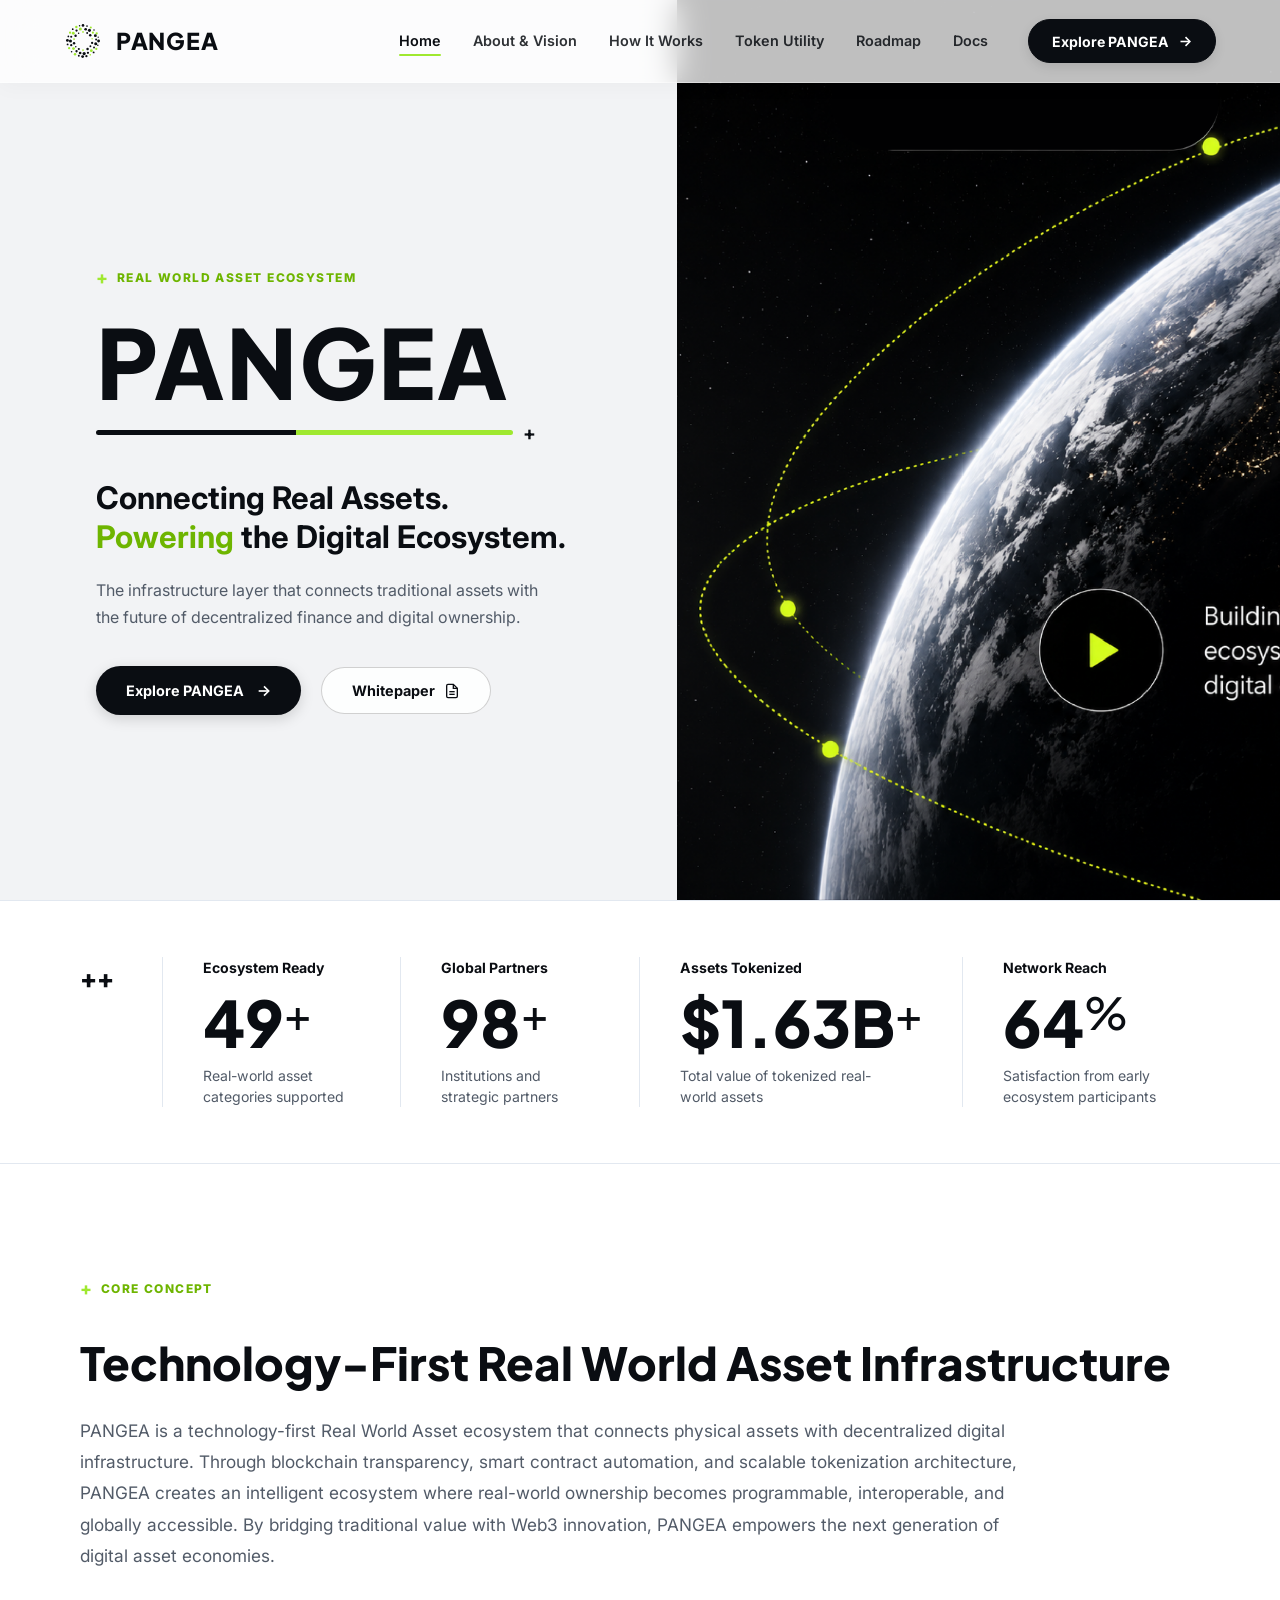
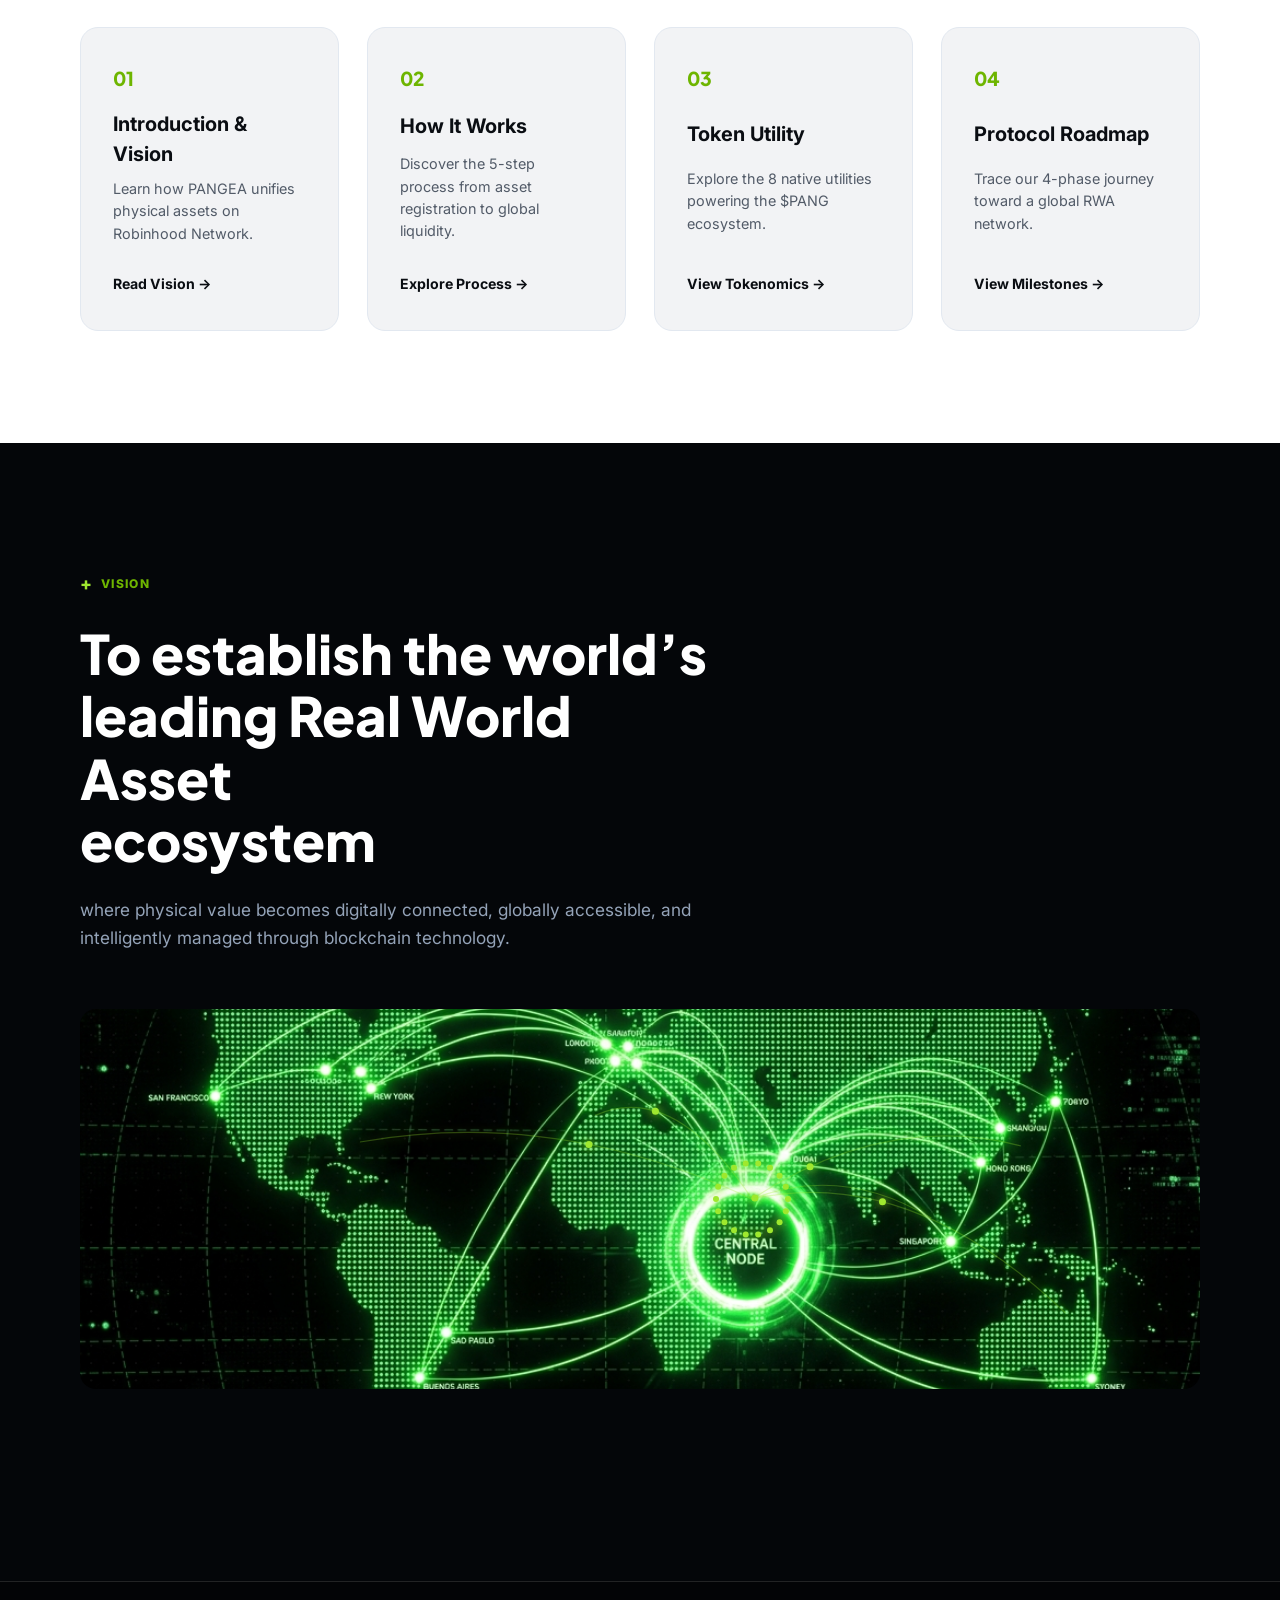
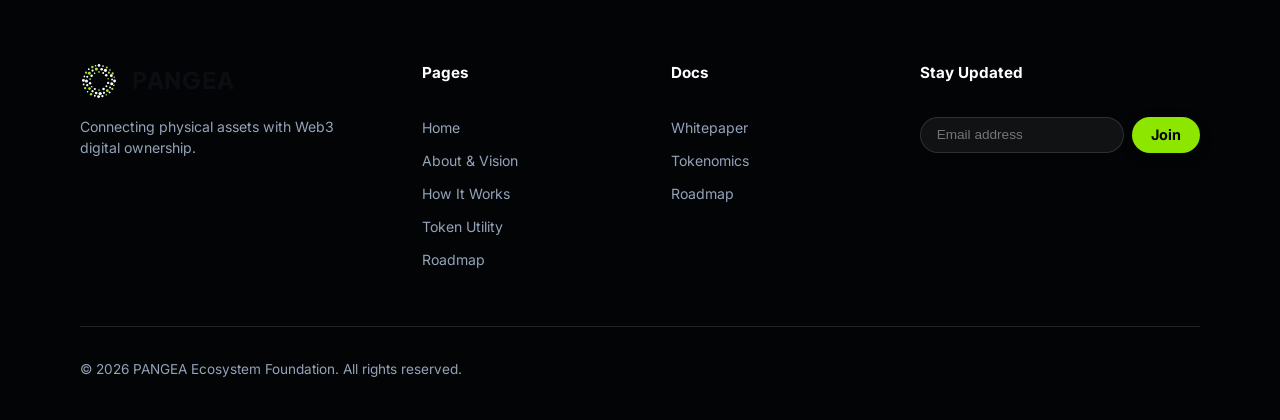
==== index.html @ b2e546ba "Add files via upload" ====
<!DOCTYPE html>
<html lang="en">

<head>
  <meta charset="UTF-8">
  <meta name="viewport" content="width=device-width, initial-scale=1.0">
  <title>PANGEA | Real World Asset Ecosystem</title>
  <meta name="description"
    content="PANGEA - Connecting Real Assets. Powering the Digital Ecosystem. The infrastructure layer that connects traditional assets with decentralized finance.">

  <link rel="icon" type="image/svg+xml" href="logo.svg">
  <link rel="preconnect" href="https://fonts.googleapis.com">
  <link rel="preconnect" href="https://fonts.gstatic.com" crossorigin>
  <link
    href="https://fonts.googleapis.com/css2?family=Inter:wght@300;400;500;600;700;800&family=Plus+Jakarta+Sans:wght@400;500;600;700;800&family=Space+Grotesk:wght@500;700&display=swap"
    rel="stylesheet">
  <link rel="stylesheet" href="style.css">
</head>

<body>

  <!-- Navigation Bar -->
  <nav class="navbar" id="navbar">
    <div class="nav-container">
      <a href="index.html" class="nav-brand">
        <div class="brand-logo-icon">
          <img src="logo.svg" alt="PANGEA Logo" class="brand-logo-img" width="38" height="38">
        </div>
        <span class="brand-text">PANGEA</span>
      </a>

      <div class="nav-right-wrap">
        <div class="nav-menu" id="navMenu">
          <a href="index.html" class="nav-link active">Home</a>
          <a href="about.html" class="nav-link">About & Vision</a>
          <a href="how-it-works.html" class="nav-link">How It Works</a>
          <a href="token.html" class="nav-link">Token Utility</a>
          <a href="roadmap.html" class="nav-link">Roadmap</a>
          <a href="#whitepaper" class="nav-link open-whitepaper-modal">Docs</a>
        </div>

        <a href="how-it-works.html" class="btn-nav-explore">
          <span>Explore PANGEA</span>
          <svg viewBox="0 0 24 24" width="15" height="15" fill="none" stroke="currentColor" stroke-width="2.5">
            <line x1="4" y1="12" x2="18" y2="12"></line>
            <polyline points="12 5 19 12 12 19"></polyline>
          </svg>
        </a>

        <button class="mobile-toggle" id="mobileToggle" aria-label="Toggle Navigation">
          <span></span><span></span><span></span>
        </button>
      </div>
    </div>
  </nav>

  <!-- Hero Section -->
  <section class="hero-section" id="hero">
    <div class="hero-left">
      <div class="hero-content">
        <div class="badge-tag">
          <span class="plus-icon">+</span>
          <span class="badge-text">REAL WORLD ASSET ECOSYSTEM</span>
        </div>

        <h1 class="hero-title">PANGEA</h1>

        <div class="title-bar-container">
          <div class="title-bar-track">
            <div class="title-bar-black"></div>
            <div class="title-bar-green"></div>
          </div>
          <span class="title-bar-plus">+</span>
        </div>

        <h2 class="hero-subtitle">
          Connecting Real Assets.<br>
          <span class="highlight-green">Powering</span> the Digital Ecosystem.
        </h2>

        <p class="hero-description">
          The infrastructure layer that connects traditional assets with the future of decentralized finance and digital
          ownership.
        </p>

        <div class="hero-cta-group">
          <a href="how-it-works.html" class="btn-hero-dark">
            <span>Explore PANGEA</span>
            <svg viewBox="0 0 24 24" width="16" height="16" fill="none" stroke="currentColor" stroke-width="2.5">
              <line x1="4" y1="12" x2="18" y2="12"></line>
              <polyline points="12 5 19 12 12 19"></polyline>
            </svg>
          </a>
          <button class="btn-hero-whitepaper open-whitepaper-modal">
            <span>Whitepaper</span>
            <svg viewBox="0 0 24 24" width="16" height="16" fill="none" stroke="currentColor" stroke-width="2">
              <path d="M14 2H6a2 2 0 0 0-2 2v16a2 2 0 0 0 2 2h12a2 2 0 0 0 2-2V8z"></path>
              <polyline points="14 2 14 8 20 8"></polyline>
              <line x1="16" y1="13" x2="8" y2="13"></line>
              <line x1="16" y1="17" x2="8" y2="17"></line>
            </svg>
          </button>
        </div>
      </div>
    </div>

    <div class="hero-right">
      <img src="hero-globe.png" alt="PANGEA Earth Globe" class="hero-globe-img">
    </div>
  </section>

  <!-- Metrics / Stats Bar -->
  <section class="stats-section">
    <div class="stats-container">
      <div class="stats-prefix">++</div>
      <div class="stat-col">
        <div class="stat-header">Ecosystem Ready</div>
        <div class="stat-number"><span class="counter" data-target="75">0</span><span class="stat-plus">+</span></div>
        <div class="stat-sub">Real-world asset categories supported</div>
      </div>
      <div class="stat-col">
        <div class="stat-header">Global Partners</div>
        <div class="stat-number"><span class="counter" data-target="150">0</span><span class="stat-plus">+</span></div>
        <div class="stat-sub">Institutions and strategic partners</div>
      </div>
      <div class="stat-col">
        <div class="stat-header">Assets Tokenized</div>
        <div class="stat-number">$<span class="counter-decimal" data-target="2.48">0.00</span>B<span
            class="stat-plus">+</span></div>
        <div class="stat-sub">Total value of tokenized real-world assets</div>
      </div>
      <div class="stat-col">
        <div class="stat-header">Network Reach</div>
        <div class="stat-number"><span class="counter" data-target="98">0</span><span class="stat-percent">%</span>
        </div>
        <div class="stat-sub">Satisfaction from early ecosystem participants</div>
      </div>
    </div>
  </section>

  <!-- Core Concept Section -->
  <section class="core-concept-section">
    <div class="core-container">
      <div class="badge-tag">
        <span class="plus-icon">+</span>
        <span class="badge-text">CORE CONCEPT</span>
      </div>
      <h2 class="core-heading">Technology-First Real World Asset Infrastructure</h2>
      <p class="core-paragraph">
        PANGEA is a technology-first Real World Asset ecosystem that connects physical assets with decentralized digital
        infrastructure. Through blockchain transparency, smart contract automation, and scalable tokenization
        architecture, PANGEA creates an intelligent ecosystem where real-world ownership becomes programmable,
        interoperable, and globally accessible. By bridging traditional value with Web3 innovation, PANGEA empowers the
        next generation of digital asset economies.
      </p>

      <div class="core-cards-grid">
        <a href="about.html" class="core-card">
          <div class="c-card-num">01</div>
          <h3>Introduction & Vision</h3>
          <p>Learn how PANGEA unifies physical assets on Robinhood Network.</p>
          <span class="c-card-link">Read Vision &rarr;</span>
        </a>

        <a href="how-it-works.html" class="core-card">
          <div class="c-card-num">02</div>
          <h3>How It Works</h3>
          <p>Discover the 5-step process from asset registration to global liquidity.</p>
          <span class="c-card-link">Explore Process &rarr;</span>
        </a>

        <a href="token.html" class="core-card">
          <div class="c-card-num">03</div>
          <h3>Token Utility</h3>
          <p>Explore the 8 native utilities powering the $PANG ecosystem.</p>
          <span class="c-card-link">View Tokenomics &rarr;</span>
        </a>

        <a href="roadmap.html" class="core-card">
          <div class="c-card-num">04</div>
          <h3>Protocol Roadmap</h3>
          <p>Trace our 4-phase journey toward a global RWA network.</p>
          <span class="c-card-link">View Milestones &rarr;</span>
        </a>
      </div>
    </div>
  </section>

  <!-- Vision / Global Network Section -->
  <section class="vision-section" id="vision">
    <div class="vision-container">
      <div class="vision-top">
        <div class="badge-tag">
          <span class="plus-icon">+</span>
          <span class="badge-text">VISION</span>
        </div>
        <h2 class="vision-title">
          To establish the world’s<br>
          leading Real World Asset<br>
          ecosystem
        </h2>
        <p class="vision-subtitle">
          where physical value becomes digitally connected, globally accessible, and intelligently managed through
          blockchain technology.
        </p>
      </div>

      <div class="vision-map-container">
        <img src="world-map.png" alt="PANGEA Global Network Map" class="vision-map-img">
        <canvas id="worldMapCanvas"></canvas>
      </div>
    </div>
  </section>

  <!-- Footer -->
  <footer class="footer">
    <div class="footer-container">
      <div class="footer-grid">
        <div>
          <div class="nav-brand">
            <img src="logo-white.svg" alt="PANGEA Logo White" class="brand-logo-img" width="34" height="34">
            <span class="brand-text white-txt">PANGEA</span>
          </div>
          <p class="f-about">Connecting physical assets with Web3 digital ownership.</p>
        </div>
        <div class="f-col">
          <h4>Pages</h4>
          <a href="index.html">Home</a>
          <a href="about.html">About & Vision</a>
          <a href="how-it-works.html">How It Works</a>
          <a href="token.html">Token Utility</a>
          <a href="roadmap.html">Roadmap</a>
        </div>
        <div class="f-col">
          <h4>Docs</h4>
          <a href="#" class="open-whitepaper-modal">Whitepaper</a>
          <a href="token.html">Tokenomics</a>
          <a href="roadmap.html">Roadmap</a>
        </div>
        <div class="f-col">
          <h4>Stay Updated</h4>
          <form id="newsletterForm" class="n-form">
            <input type="email" placeholder="Email address" required class="n-input">
            <button type="submit" class="btn-hero-dark"
              style="padding:0.6rem 1.2rem; background:#8CE600; color:#000;">Join</button>
          </form>
        </div>
      </div>
      <div class="f-bottom">
        <p>&copy; 2026 PANGEA Ecosystem Foundation. All rights reserved.</p>
      </div>
    </div>
  </footer>

  <!-- Whitepaper Modal -->
  <div class="modal-overlay" id="whitepaperModal">
    <div class="modal-card">
      <div class="m-head">
        <h3>PANGEA Architecture Whitepaper v2.4</h3>
        <button class="m-close" id="closeWhitepaperModal">&times;</button>
      </div>
      <div class="m-body">
        <h4>1. Abstract & Vision</h4>
        <p>PANGEA is designed to unify traditional illiquid physical assets into a high-throughput, legally compliant
          digital asset standard. By abstracting smart contract complexity behind intuitive institutional APIs, PANGEA
          unlocks billions in global collateral.</p>
      </div>
      <div class="m-foot">
        <button class="btn-hero-dark" id="downloadPdfBtn">Download PDF</button>
        <button class="btn-hero-whitepaper" id="closeWpBtn">Close</button>
      </div>
    </div>
  </div>

  <div class="toast-container" id="toastContainer"></div>
  <script src="app.js"></script>
</body>

</html>
---- style.css ----
/* ==========================================================================
   PANGEA REAL WORLD ASSET ECOSYSTEM - POLISHED STYLESHEET
   ========================================================================== */

:root {
  --bg-light: #F2F3F5;
  --bg-white: #FFFFFF;
  --bg-dark-space: #06090E;
  --bg-dark-vision: #040609;
  --bg-dark-card: #0A0D12;
  
  --accent-lime: #9FE82F;
  --accent-green-bright: #8CE600;
  
  --text-black: #0A0D12;
  --text-muted: #525B68;
  --text-white: #FFFFFF;
  --text-white-muted: #94A3B8;
  
  --border-light: #E2E8F0;
  --border-dark: rgba(255, 255, 255, 0.12);
  --border-lime: rgba(159, 232, 47, 0.4);

  --font-main: 'Inter', 'Plus Jakarta Sans', -apple-system, sans-serif;
  --font-heading: 'Plus Jakarta Sans', 'Inter', sans-serif;
  
  --transition-fast: 0.2s cubic-bezier(0.16, 1, 0.3, 1);
  --transition-smooth: 0.35s cubic-bezier(0.16, 1, 0.3, 1);
}

*, *::before, *::after {
  box-sizing: border-box;
  margin: 0;
  padding: 0;
}

html {
  scroll-behavior: smooth;
  font-family: var(--font-main);
  background-color: var(--bg-light);
  color: var(--text-black);
  -webkit-font-smoothing: antialiased;
  -moz-osx-font-smoothing: grayscale;
}

body {
  overflow-x: hidden;
  width: 100%;
  line-height: 1.5;
}

a {
  color: inherit;
  text-decoration: none;
}

button {
  font-family: inherit;
  cursor: pointer;
  border: none;
  background: none;
}

/* ==========================================================================
   NAVIGATION BAR
   ========================================================================== */
.navbar {
  position: fixed;
  top: 0;
  left: 0;
  width: 100%;
  z-index: 1000;
  padding: 1.2rem 4rem;
  background: rgba(255, 255, 255, 0.75);
  backdrop-filter: blur(16px);
  -webkit-backdrop-filter: blur(16px);
  border-bottom: 1px solid rgba(255, 255, 255, 0.4);
  box-shadow: 0 4px 20px rgba(0, 0, 0, 0.03);
  transition: var(--transition-smooth);
}

.navbar.scrolled {
  background: rgba(255, 255, 255, 0.90);
  backdrop-filter: blur(20px);
  -webkit-backdrop-filter: blur(20px);
  padding: 0.9rem 4rem;
  border-bottom: 1px solid var(--border-light);
  box-shadow: 0 4px 25px rgba(0, 0, 0, 0.06);
}

.nav-container {
  max-width: 1440px;
  margin: 0 auto;
  display: flex;
  align-items: center;
  justify-content: space-between;
}

.nav-brand {
  display: flex;
  align-items: center;
  gap: 0.85rem;
  font-family: var(--font-heading);
  font-weight: 800;
  font-size: 1.45rem;
  letter-spacing: 0.04em;
  color: var(--text-black);
}

.brand-logo-icon {
  display: flex;
  align-items: center;
  justify-content: center;
}

.brand-logo-img {
  width: 38px;
  height: 38px;
  transition: var(--transition-smooth);
}

.nav-brand:hover .brand-logo-img {
  transform: rotate(45deg) scale(1.08);
}

.nav-right-wrap {
  display: flex;
  align-items: center;
  gap: 2.5rem;
}

.nav-menu {
  display: flex;
  align-items: center;
  gap: 2rem;
}

.nav-link {
  font-size: 0.9rem;
  font-weight: 600;
  color: var(--text-black);
  opacity: 0.85;
  transition: var(--transition-fast);
  position: relative;
}

.nav-link:hover, .nav-link.active {
  color: var(--text-black) !important;
  opacity: 1;
}

.nav-link.active::after {
  content: '';
  position: absolute;
  bottom: -4px;
  left: 0;
  width: 100%;
  height: 2px;
  background-color: var(--accent-lime);
  border-radius: 2px;
}

.btn-nav-explore {
  display: inline-flex;
  align-items: center;
  gap: 0.55rem;
  font-size: 0.88rem;
  font-weight: 700;
  padding: 0.65rem 1.4rem;
  border-radius: 9999px;
  background-color: var(--text-black);
  color: var(--text-white);
  border: 1px solid var(--text-black);
  transition: var(--transition-fast);
  box-shadow: 0 4px 12px rgba(0, 0, 0, 0.1);
}

.btn-nav-explore:hover {
  background-color: #1F2937;
  transform: translateY(-1px);
  box-shadow: 0 6px 18px rgba(0, 0, 0, 0.15);
}

.mobile-toggle {
  display: none;
  flex-direction: column;
  gap: 5px;
  cursor: pointer;
}

.mobile-toggle span {
  width: 24px;
  height: 2px;
  background-color: var(--text-black);
}

/* ==========================================================================
   HERO SECTION
   ========================================================================== */
.hero-section {
  display: flex;
  min-height: 100vh;
  width: 100%;
  position: relative;
  background-color: var(--bg-light);
  overflow: hidden;
}

.hero-left {
  flex: 1;
  padding: 9.5rem 3.5rem 4.5rem 6rem;
  display: flex;
  align-items: center;
  z-index: 2;
}

.hero-content {
  max-width: 560px;
}

.badge-tag {
  display: inline-flex;
  align-items: center;
  gap: 0.45rem;
  font-size: 0.75rem;
  font-weight: 800;
  letter-spacing: 0.12em;
  color: #6EB500;
  text-transform: uppercase;
  margin-bottom: 1.5rem;
}

.plus-icon {
  font-size: 1.1rem;
  font-weight: 800;
  color: var(--accent-lime);
}

.hero-title {
  font-family: var(--font-heading);
  font-size: 6rem;
  font-weight: 800;
  letter-spacing: 0.02em;
  line-height: 0.95;
  color: var(--text-black);
  margin-bottom: 0.75rem;
}

.title-bar-container {
  display: flex;
  align-items: center;
  gap: 0.6rem;
  margin-bottom: 2rem;
  max-width: 440px;
}

.title-bar-track {
  flex: 1;
  height: 5px;
  display: flex;
  border-radius: 99px;
  overflow: hidden;
}

.title-bar-black {
  width: 48%;
  height: 100%;
  background-color: var(--text-black);
}

.title-bar-green {
  width: 52%;
  height: 100%;
  background-color: var(--accent-lime);
}

.title-bar-plus {
  font-size: 1.2rem;
  font-weight: 700;
  color: var(--text-black);
}

.hero-subtitle {
  font-size: 1.95rem;
  font-weight: 700;
  line-height: 1.25;
  color: var(--text-black);
  margin-bottom: 1.25rem;
}

.highlight-green {
  color: #6EB500;
}

.hero-description {
  font-size: 1rem;
  line-height: 1.65;
  color: var(--text-muted);
  margin-bottom: 2.25rem;
  max-width: 460px;
}

.hero-cta-group {
  display: flex;
  align-items: center;
  gap: 1.25rem;
}

.btn-hero-dark {
  display: inline-flex;
  align-items: center;
  gap: 0.75rem;
  background-color: var(--text-black);
  color: var(--text-white);
  padding: 0.85rem 1.85rem;
  border-radius: 9999px;
  font-size: 0.9rem;
  font-weight: 700;
  transition: var(--transition-fast);
  box-shadow: 0 4px 14px rgba(0, 0, 0, 0.15);
}

.btn-hero-dark:hover {
  background-color: #1F2937;
  transform: translateY(-2px);
  box-shadow: 0 8px 22px rgba(0, 0, 0, 0.22);
}

.btn-hero-whitepaper {
  display: inline-flex;
  align-items: center;
  gap: 0.6rem;
  background-color: rgba(255, 255, 255, 0.85);
  color: var(--text-black);
  border: 1px solid rgba(0, 0, 0, 0.18);
  padding: 0.85rem 1.85rem;
  border-radius: 9999px;
  font-size: 0.9rem;
  font-weight: 700;
  transition: var(--transition-fast);
}

.btn-hero-whitepaper:hover {
  background-color: #FFFFFF;
  border-color: var(--text-black);
  transform: translateY(-2px);
}

.hero-right {
  flex: 1.15;
  background-color: #06090E;
  position: relative;
  display: flex;
  align-items: center;
  justify-content: center;
  overflow: hidden;
}

.hero-globe-img {
  width: 100%;
  height: 100%;
  object-fit: cover;
  object-position: center;
}

/* ==========================================================================
   STATS SECTION
   ========================================================================== */
.stats-section {
  background-color: var(--bg-white);
  border-top: 1px solid var(--border-light);
  border-bottom: 1px solid var(--border-light);
  padding: 3.5rem 5rem;
}

.stats-container {
  max-width: 1400px;
  margin: 0 auto;
  display: flex;
  align-items: flex-start;
}

.stats-prefix {
  font-size: 1.6rem;
  font-weight: 800;
  color: var(--text-black);
  margin-right: 3rem;
  padding-top: 0.2rem;
}

.stat-col {
  flex: 1;
  padding: 0 2.5rem;
  border-left: 1px solid var(--border-light);
}

.stat-header {
  font-size: 0.88rem;
  font-weight: 700;
  color: var(--text-black);
  margin-bottom: 0.75rem;
}

.stat-number {
  font-family: var(--font-heading);
  font-size: 4rem;
  font-weight: 800;
  line-height: 1;
  color: var(--text-black);
  margin-bottom: 0.75rem;
}

.stat-plus, .stat-percent {
  font-size: 2.75rem;
  font-weight: 500;
  vertical-align: top;
}

.stat-sub {
  font-size: 0.88rem;
  color: var(--text-muted);
  line-height: 1.45;
  max-width: 220px;
}

/* ==========================================================================
   CORE CONCEPT SECTION
   ========================================================================== */
.core-concept-section {
  padding: 7rem 5rem;
  background-color: var(--bg-white);
}

.core-container {
  max-width: 1200px;
  margin: 0 auto;
}

.core-heading {
  font-family: var(--font-heading);
  font-size: 2.85rem;
  font-weight: 800;
  line-height: 1.25;
  margin-top: 0.5rem;
  margin-bottom: 1.5rem;
}

.core-paragraph {
  font-size: 1.08rem;
  line-height: 1.8;
  color: var(--text-muted);
  max-width: 960px;
  margin-bottom: 3.5rem;
}

.core-cards-grid {
  display: grid;
  grid-template-columns: repeat(4, 1fr);
  gap: 1.75rem;
}

.core-card {
  background: var(--bg-light);
  border: 1px solid var(--border-light);
  border-radius: 18px;
  padding: 2.25rem 2rem;
  display: flex;
  flex-direction: column;
  justify-content: space-between;
  transition: var(--transition-smooth);
}

.core-card:hover {
  transform: translateY(-5px);
  border-color: var(--text-black);
  box-shadow: 0 14px 35px rgba(0, 0, 0, 0.07);
}

.c-card-num {
  font-family: var(--font-heading);
  font-size: 1.2rem;
  font-weight: 800;
  color: #6EB500;
  margin-bottom: 1rem;
}

.core-card h3 {
  font-size: 1.25rem;
  font-weight: 700;
  margin-bottom: 0.6rem;
  color: var(--text-black);
}

.core-card p {
  font-size: 0.9rem;
  color: var(--text-muted);
  line-height: 1.55;
  margin-bottom: 1.75rem;
}

.c-card-link {
  font-size: 0.88rem;
  font-weight: 700;
  color: var(--text-black);
  display: inline-flex;
  align-items: center;
  gap: 0.4rem;
}

.core-card:hover .c-card-link {
  color: #6EB500;
}

/* ==========================================================================
   VISION & GLOBAL NETWORK MAP
   ========================================================================== */
.vision-section {
  background-color: var(--bg-dark-vision);
  color: var(--text-white);
  padding: 8rem 5rem;
  position: relative;
  overflow: hidden;
}

.vision-container {
  max-width: 1340px;
  margin: 0 auto;
}

.vision-top {
  max-width: 650px;
  margin-bottom: 3.5rem;
}

.vision-title {
  font-family: var(--font-heading);
  font-size: 3.4rem;
  font-weight: 800;
  line-height: 1.15;
  color: var(--text-white);
  margin-bottom: 1.5rem;
}

.vision-subtitle {
  font-size: 1.08rem;
  color: var(--text-white-muted);
  line-height: 1.65;
}

.vision-map-container {
  width: 100%;
  height: 380px;
  position: relative;
  margin-bottom: 4rem;
  border-radius: 16px;
  overflow: hidden;
}

.vision-map-img {
  width: 100%;
  height: 100%;
  object-fit: cover;
  position: absolute;
  inset: 0;
  z-index: 1;
}

#worldMapCanvas {
  width: 100%;
  height: 100%;
  position: absolute;
  inset: 0;
  z-index: 2;
  pointer-events: none;
}

/* ==========================================================================
   MULTI-PAGE LAYOUTS (ABOUT, HOW IT WORKS, ROADMAP, TOKEN)
   ========================================================================== */
.page-header {
  padding: 10rem 5rem 4rem 5rem;
  background: var(--bg-dark-vision);
  color: var(--text-white);
  border-bottom: 1px solid var(--border-dark);
}

.header-container {
  max-width: 1200px;
  margin: 0 auto;
}

.page-title {
  font-family: var(--font-heading);
  font-size: 3.5rem;
  font-weight: 800;
  margin-top: 0.5rem;
  margin-bottom: 1rem;
}

.page-subtitle {
  font-size: 1.15rem;
  color: var(--text-white-muted);
  max-width: 650px;
}

/* Narrative Section */
.narrative-section, .steps-section, .roadmap-full-section, .utility-section {
  padding: 6rem 5rem;
  background-color: var(--bg-white);
}

.narrative-container {
  max-width: 1000px;
  margin: 0 auto;
  display: flex;
  flex-direction: column;
  gap: 4.5rem;
}

.n-title {
  font-family: var(--font-heading);
  font-size: 2.25rem;
  font-weight: 800;
  margin-top: 0.5rem;
  margin-bottom: 1.25rem;
}

.n-text {
  font-size: 1.05rem;
  line-height: 1.8;
  color: var(--text-muted);
  margin-bottom: 1.25rem;
}

.highlight-box {
  background: rgba(159, 232, 47, 0.12);
  border-left: 4px solid var(--accent-lime);
  padding: 1.5rem 2rem;
  border-radius: 8px;
  font-weight: 600;
  color: var(--text-black);
}

.vision-quote {
  font-family: var(--font-heading);
  font-size: 1.4rem;
  font-weight: 700;
  line-height: 1.5;
  color: var(--text-black);
  font-style: italic;
}

/* Steps Workflow Section */
.steps-container {
  max-width: 1100px;
  margin: 0 auto;
  display: flex;
  flex-direction: column;
  gap: 2.25rem;
}

.step-card {
  display: flex;
  gap: 2.5rem;
  background: var(--bg-light);
  border: 1px solid var(--border-light);
  border-radius: 20px;
  padding: 2.5rem;
  align-items: flex-start;
  transition: var(--transition-smooth);
}

.step-card:hover {
  border-color: var(--text-black);
  box-shadow: 0 12px 30px rgba(0, 0, 0, 0.06);
}

.step-number {
  font-family: var(--font-heading);
  font-size: 2.2rem;
  font-weight: 800;
  color: var(--accent-lime);
  background: var(--text-black);
  width: 65px;
  height: 65px;
  border-radius: 16px;
  display: flex;
  align-items: center;
  justify-content: center;
  flex-shrink: 0;
}

.step-info h3 {
  font-size: 1.45rem;
  font-weight: 800;
  margin-bottom: 0.75rem;
}

.step-info p {
  font-size: 1rem;
  line-height: 1.65;
  color: var(--text-muted);
  margin-bottom: 1.25rem;
}

.step-bullets {
  list-style: none;
  display: flex;
  flex-wrap: wrap;
  gap: 0.75rem 1.5rem;
}

.step-bullets li {
  font-size: 0.88rem;
  font-weight: 600;
  color: var(--text-black);
  position: relative;
  padding-left: 1.25rem;
}

.step-bullets li::before {
  content: '✓';
  color: #6EB500;
  position: absolute;
  left: 0;
  font-weight: 800;
}

/* Roadmap Full Section */
.roadmap-full-container {
  max-width: 1000px;
  margin: 0 auto;
  display: flex;
  flex-direction: column;
  gap: 2.5rem;
}

.roadmap-full-card {
  background: var(--bg-light);
  border: 1px solid var(--border-light);
  border-radius: 20px;
  padding: 2.5rem;
  position: relative;
}

.active-phase {
  border-color: var(--accent-lime);
  box-shadow: 0 0 25px rgba(159, 232, 47, 0.15);
}

.rm-badge-status {
  position: absolute;
  top: 2.25rem;
  right: 2.5rem;
  font-size: 0.75rem;
  font-weight: 800;
  padding: 0.35rem 0.85rem;
  border-radius: 99px;
  background: #E2E8F0;
  color: var(--text-muted);
}

.active-status {
  background: var(--text-black);
  color: var(--accent-lime);
}

.completed-phase .rm-badge-status {
  background: rgba(159, 232, 47, 0.2);
  color: #559E00;
}

.rm-ph-title {
  font-family: var(--font-heading);
  font-size: 1.6rem;
  font-weight: 800;
  color: var(--text-black);
}

.rm-bullets {
  margin-top: 1.5rem;
  list-style: none;
  display: flex;
  flex-direction: column;
  gap: 0.85rem;
}

.rm-bullets li {
  font-size: 0.95rem;
  color: var(--text-muted);
  position: relative;
  padding-left: 1.5rem;
}

.rm-bullets li::before {
  content: '•';
  color: var(--accent-lime);
  font-size: 1.4rem;
  position: absolute;
  left: 0;
  top: -2px;
}

.rm-bullets li strong {
  color: var(--text-black);
}

/* Token Utility Section */
.utility-container {
  max-width: 1200px;
  margin: 0 auto;
  display: grid;
  grid-template-columns: repeat(4, 1fr);
  gap: 1.75rem;
}

.util-card {
  background: var(--bg-light);
  border: 1px solid var(--border-light);
  border-radius: 18px;
  padding: 2rem;
  transition: var(--transition-smooth);
}

.util-card:hover {
  transform: translateY(-4px);
  border-color: var(--text-black);
  box-shadow: 0 12px 30px rgba(0, 0, 0, 0.06);
}

.highlight-util {
  grid-column: span 2;
  background: var(--text-black);
  color: var(--text-white);
}

.highlight-util p {
  color: var(--text-white-muted);
}

.u-num {
  font-family: var(--font-heading);
  font-size: 1.2rem;
  font-weight: 800;
  color: #6EB500;
  margin-bottom: 0.75rem;
}

.util-card h3 {
  font-size: 1.2rem;
  font-weight: 700;
  margin-bottom: 0.5rem;
}

.util-card p {
  font-size: 0.9rem;
  line-height: 1.65;
  color: var(--text-muted);
}

.token-details-section {
  padding: 0 5rem 6rem 5rem;
  background-color: var(--bg-white);
}

.token-details-container {
  max-width: 1000px;
  margin: 0 auto;
}

/* SIMULATOR SECTION */
.simulator-section {
  padding: 7rem 5rem;
  background-color: var(--bg-light);
}

.simulator-container {
  max-width: 1200px;
  margin: 0 auto;
}

.section-center-head {
  text-align: center;
  max-width: 650px;
  margin: 0 auto 3.5rem auto;
}

.sim-title {
  font-family: var(--font-heading);
  font-size: 2.75rem;
  font-weight: 800;
  color: var(--text-black);
}

.sim-sub {
  font-size: 1rem;
  color: var(--text-muted);
  margin-top: 0.5rem;
}

.sim-card {
  background: var(--bg-white);
  border: 1px solid var(--border-light);
  border-radius: 24px;
  padding: 3rem;
  box-shadow: 0 15px 40px rgba(0, 0, 0, 0.05);
}

.sim-grid {
  display: grid;
  grid-template-columns: 1fr 1fr;
  gap: 3.5rem;
}

.sim-group {
  margin-bottom: 2rem;
}

.sim-label {
  font-size: 0.9rem;
  font-weight: 700;
  color: var(--text-black);
}

.sim-label-row {
  display: flex;
  justify-content: space-between;
  align-items: center;
  margin-bottom: 0.75rem;
}

.sim-val-pill {
  font-size: 0.85rem;
  font-weight: 700;
  color: #559E00;
  background: rgba(159, 232, 47, 0.2);
  padding: 0.25rem 0.75rem;
  border-radius: 99px;
}

.asset-btn-grid {
  display: grid;
  grid-template-columns: 1fr 1fr;
  gap: 0.75rem;
  margin-top: 0.75rem;
}

.asset-btn {
  padding: 0.85rem 1rem;
  border: 1px solid #CBD5E1;
  border-radius: 12px;
  background: #FFF;
  font-weight: 600;
  font-size: 0.88rem;
  color: var(--text-black);
  text-align: left;
  transition: var(--transition-fast);
}

.asset-btn.active, .asset-btn:hover {
  background: var(--text-black);
  color: var(--text-white);
  border-color: var(--text-black);
}

.sim-slider {
  width: 100%;
  accent-color: var(--text-black);
  height: 6px;
  background: #E2E8F0;
  border-radius: 4px;
}

.slider-ticks {
  display: flex;
  justify-content: space-between;
  font-size: 0.78rem;
  color: var(--text-muted);
  margin-top: 0.4rem;
}

.sim-right-panel {
  background: var(--text-black);
  color: var(--text-white);
  border-radius: 20px;
  padding: 2.25rem;
  display: flex;
  flex-direction: column;
  justify-content: space-between;
}

.res-top {
  display: flex;
  justify-content: space-between;
  align-items: center;
  margin-bottom: 2rem;
}

.res-asset-tag {
  font-size: 0.85rem;
  font-weight: 700;
  color: var(--accent-lime);
}

.res-ver-tag {
  font-size: 0.78rem;
  color: var(--text-white-muted);
}

.res-grid {
  display: grid;
  grid-template-columns: 1fr 1fr;
  gap: 1.25rem;
  margin-bottom: 2rem;
}

.res-card {
  background: rgba(255, 255, 255, 0.05);
  border: 1px solid rgba(255, 255, 255, 0.08);
  padding: 1.25rem;
  border-radius: 12px;
}

.res-highlight {
  border-color: rgba(159, 232, 47, 0.4);
  background: rgba(159, 232, 47, 0.05);
}

.r-lbl {
  font-size: 0.78rem;
  color: var(--text-white-muted);
  display: block;
  margin-bottom: 0.4rem;
}

.r-val {
  font-family: var(--font-heading);
  font-size: 1.5rem;
  font-weight: 700;
}

.green-txt { color: var(--accent-lime); }
.btn-block { width: 100%; justify-content: center; }

/* FOOTER */
.footer {
  background: #030406;
  color: var(--text-white);
  padding: 5rem 5rem 2.5rem 5rem;
  border-top: 1px solid var(--border-dark);
}

.footer-container {
  max-width: 1300px;
  margin: 0 auto;
}

.footer-grid {
  display: grid;
  grid-template-columns: 1.5fr 1fr 1fr 1.5fr;
  gap: 4rem;
  margin-bottom: 3.5rem;
}

.f-about {
  font-size: 0.88rem;
  color: var(--text-white-muted);
  margin-top: 1rem;
}

.f-col h4 {
  font-size: 0.95rem;
  margin-bottom: 1.25rem;
}

.f-col {
  display: flex;
  flex-direction: column;
  gap: 0.75rem;
}

.f-col a {
  font-size: 0.88rem;
  color: var(--text-white-muted);
  transition: var(--transition-fast);
}

.f-col a:hover {
  color: var(--accent-lime);
}

.n-form {
  display: flex;
  gap: 0.5rem;
}

.n-input {
  background: rgba(255, 255, 255, 0.06);
  border: 1px solid var(--border-dark);
  border-radius: 99px;
  padding: 0.6rem 1rem;
  color: var(--text-white);
  font-size: 0.85rem;
  outline: none;
  flex: 1;
}

.n-input:focus {
  border-color: var(--accent-lime);
}

.f-bottom {
  border-top: 1px solid var(--border-dark);
  padding-top: 2rem;
  font-size: 0.85rem;
  color: var(--text-white-muted);
}

/* Modals & Toasts */
.modal-overlay {
  position: fixed;
  inset: 0;
  background: rgba(0, 0, 0, 0.75);
  backdrop-filter: blur(8px);
  z-index: 2000;
  display: flex;
  align-items: center;
  justify-content: center;
  padding: 2rem;
  opacity: 0;
  pointer-events: none;
  transition: opacity 0.2s ease;
}

.modal-overlay.active {
  opacity: 1;
  pointer-events: auto;
}

.modal-card {
  width: 100%;
  max-width: 750px;
  background: #FFF;
  border-radius: 20px;
  padding: 2.5rem;
  color: var(--text-black);
}

.m-head {
  display: flex;
  justify-content: space-between;
  align-items: center;
  margin-bottom: 1.5rem;
  border-bottom: 1px solid var(--border-light);
  padding-bottom: 1rem;
}

.m-close {
  font-size: 1.75rem;
  color: var(--text-muted);
}

.m-foot {
  display: flex;
  justify-content: flex-end;
  gap: 1rem;
  margin-top: 2rem;
}

.toast-container {
  position: fixed;
  bottom: 2rem;
  right: 2rem;
  z-index: 3000;
}

.toast {
  background: var(--text-black);
  color: var(--text-white);
  border: 1px solid var(--accent-lime);
  padding: 0.85rem 1.5rem;
  border-radius: 12px;
  font-size: 0.88rem;
  box-shadow: 0 10px 25px rgba(0, 0, 0, 0.3);
}

/* Mobile Responsiveness */
@media (max-width: 1024px) {
  .hero-section { flex-direction: column; }
  .hero-left { padding: 8rem 2rem 3rem 2rem; }
  .hero-right { min-height: 460px; }
  .stats-container { flex-direction: column; gap: 2rem; }
  .stat-col { border-left: none; padding: 0; }
  .sim-grid { grid-template-columns: 1fr; }
  .core-cards-grid, .utility-container, .footer-grid { grid-template-columns: 1fr 1fr; }
  .highlight-util { grid-column: span 1; }
  .step-card { flex-direction: column; gap: 1rem; }
  .page-header, .core-concept-section, .narrative-section, .steps-section, .roadmap-full-section, .utility-section, .token-details-section { padding-left: 1.5rem; padding-right: 1.5rem; }
}

@media (max-width: 768px) {
  .nav-menu {
    display: none;
    position: absolute;
    top: 100%;
    left: 0;
    width: 100%;
    background: #FFF;
    flex-direction: column;
    padding: 2rem;
    box-shadow: 0 10px 30px rgba(0, 0, 0, 0.1);
  }
  .nav-menu.active { display: flex; }
  .mobile-toggle { display: flex; }
  .core-cards-grid, .utility-container, .footer-grid { grid-template-columns: 1fr; }
  .hero-title { font-size: 3.8rem; }
  .hero-subtitle { font-size: 1.4rem; }
  .page-title { font-size: 2.5rem; }
}
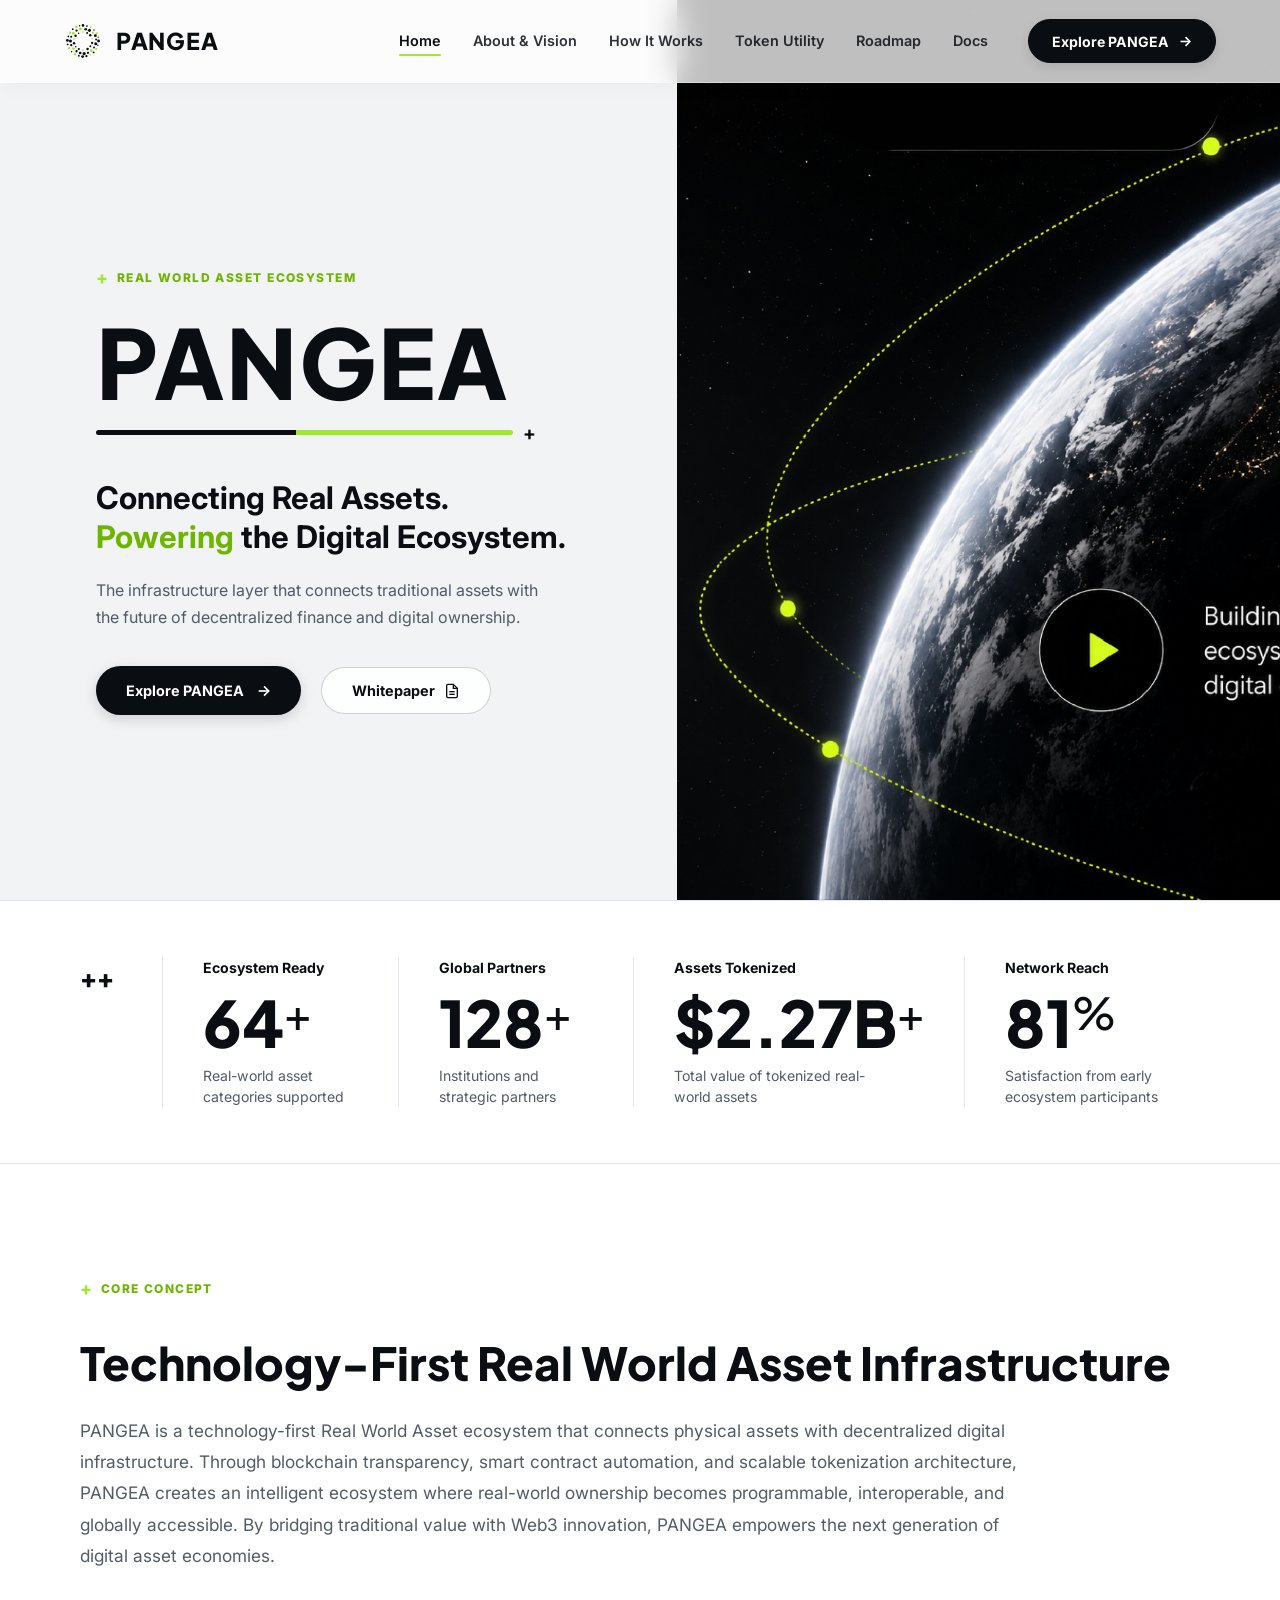
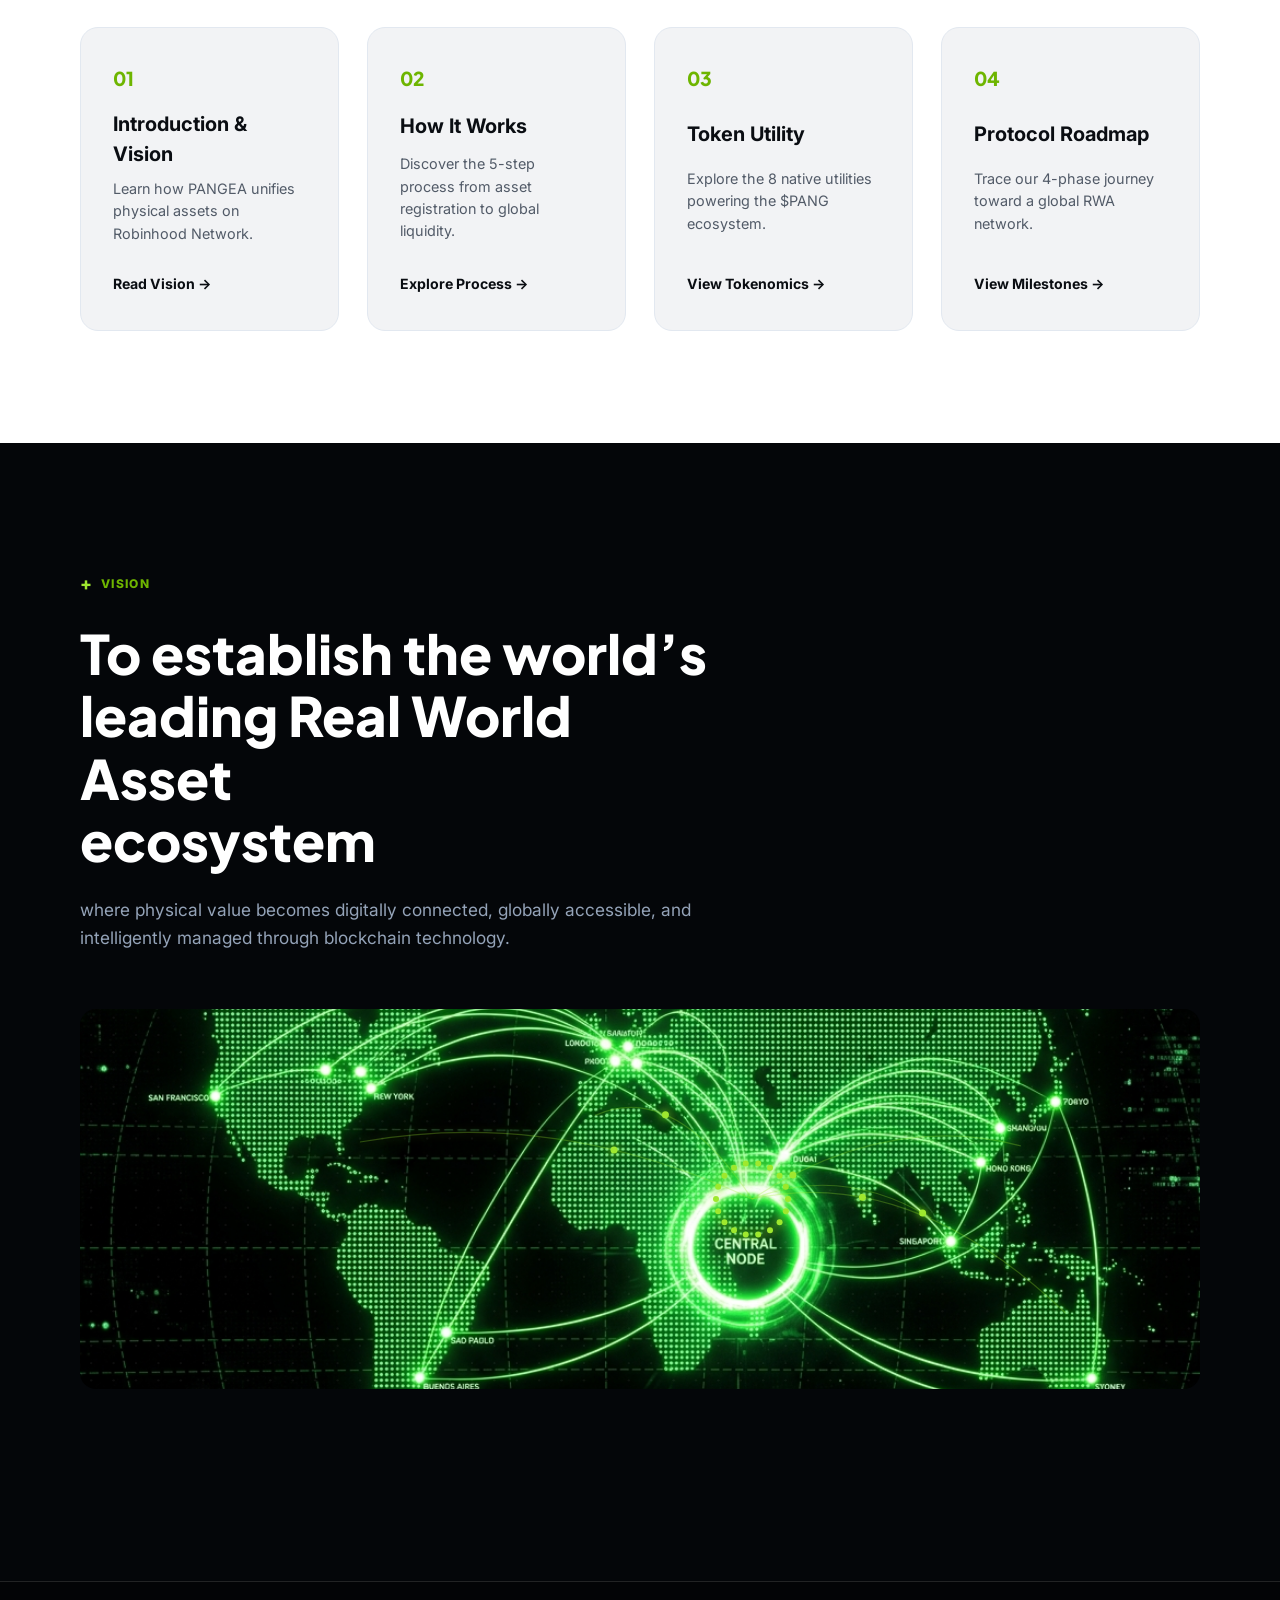
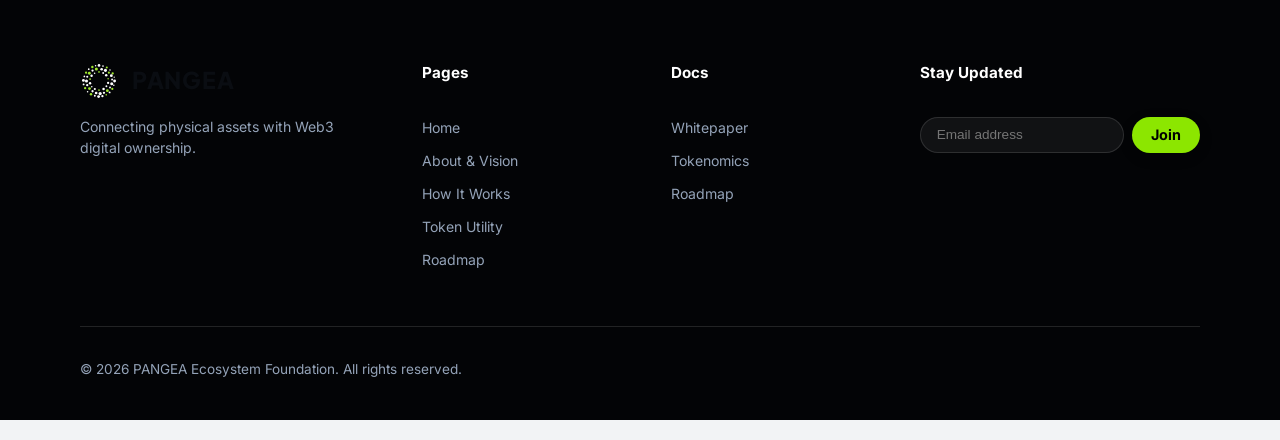
==== commit 4d2a462a: "Add files via upload" ====
--- a/index.html
+++ b/index.html
@@ -8,7 +8,10 @@
   <meta name="description"
     content="PANGEA - Connecting Real Assets. Powering the Digital Ecosystem. The infrastructure layer that connects traditional assets with decentralized finance.">
 
-  <link rel="icon" type="image/svg+xml" href="logo.svg">
+  <link rel="icon" type="image/svg+xml" href="favicon.svg">
+  <link rel="icon" type="image/png" href="favicon.png">
+  <link rel="shortcut icon" href="favicon.ico">
+  <link rel="apple-touch-icon" href="apple-touch-icon.png">
   <link rel="preconnect" href="https://fonts.googleapis.com">
   <link rel="preconnect" href="https://fonts.gstatic.com" crossorigin>
   <link
--- a/style.css
+++ b/style.css
@@ -946,7 +946,10 @@
 }
 
 .asset-btn {
-  padding: 0.85rem 1rem;
+  display: flex;
+  align-items: center;
+  gap: 0.65rem;
+  padding: 0.85rem 1.1rem;
   border: 1px solid #CBD5E1;
   border-radius: 12px;
   background: #FFF;
@@ -957,10 +960,20 @@
   transition: var(--transition-fast);
 }
 
+.asset-btn .asset-icon {
+  color: var(--text-muted);
+  transition: color 0.2s ease;
+  flex-shrink: 0;
+}
+
 .asset-btn.active, .asset-btn:hover {
   background: var(--text-black);
   color: var(--text-white);
   border-color: var(--text-black);
+}
+
+.asset-btn.active .asset-icon, .asset-btn:hover .asset-icon {
+  color: var(--accent-lime);
 }
 
 .sim-slider {
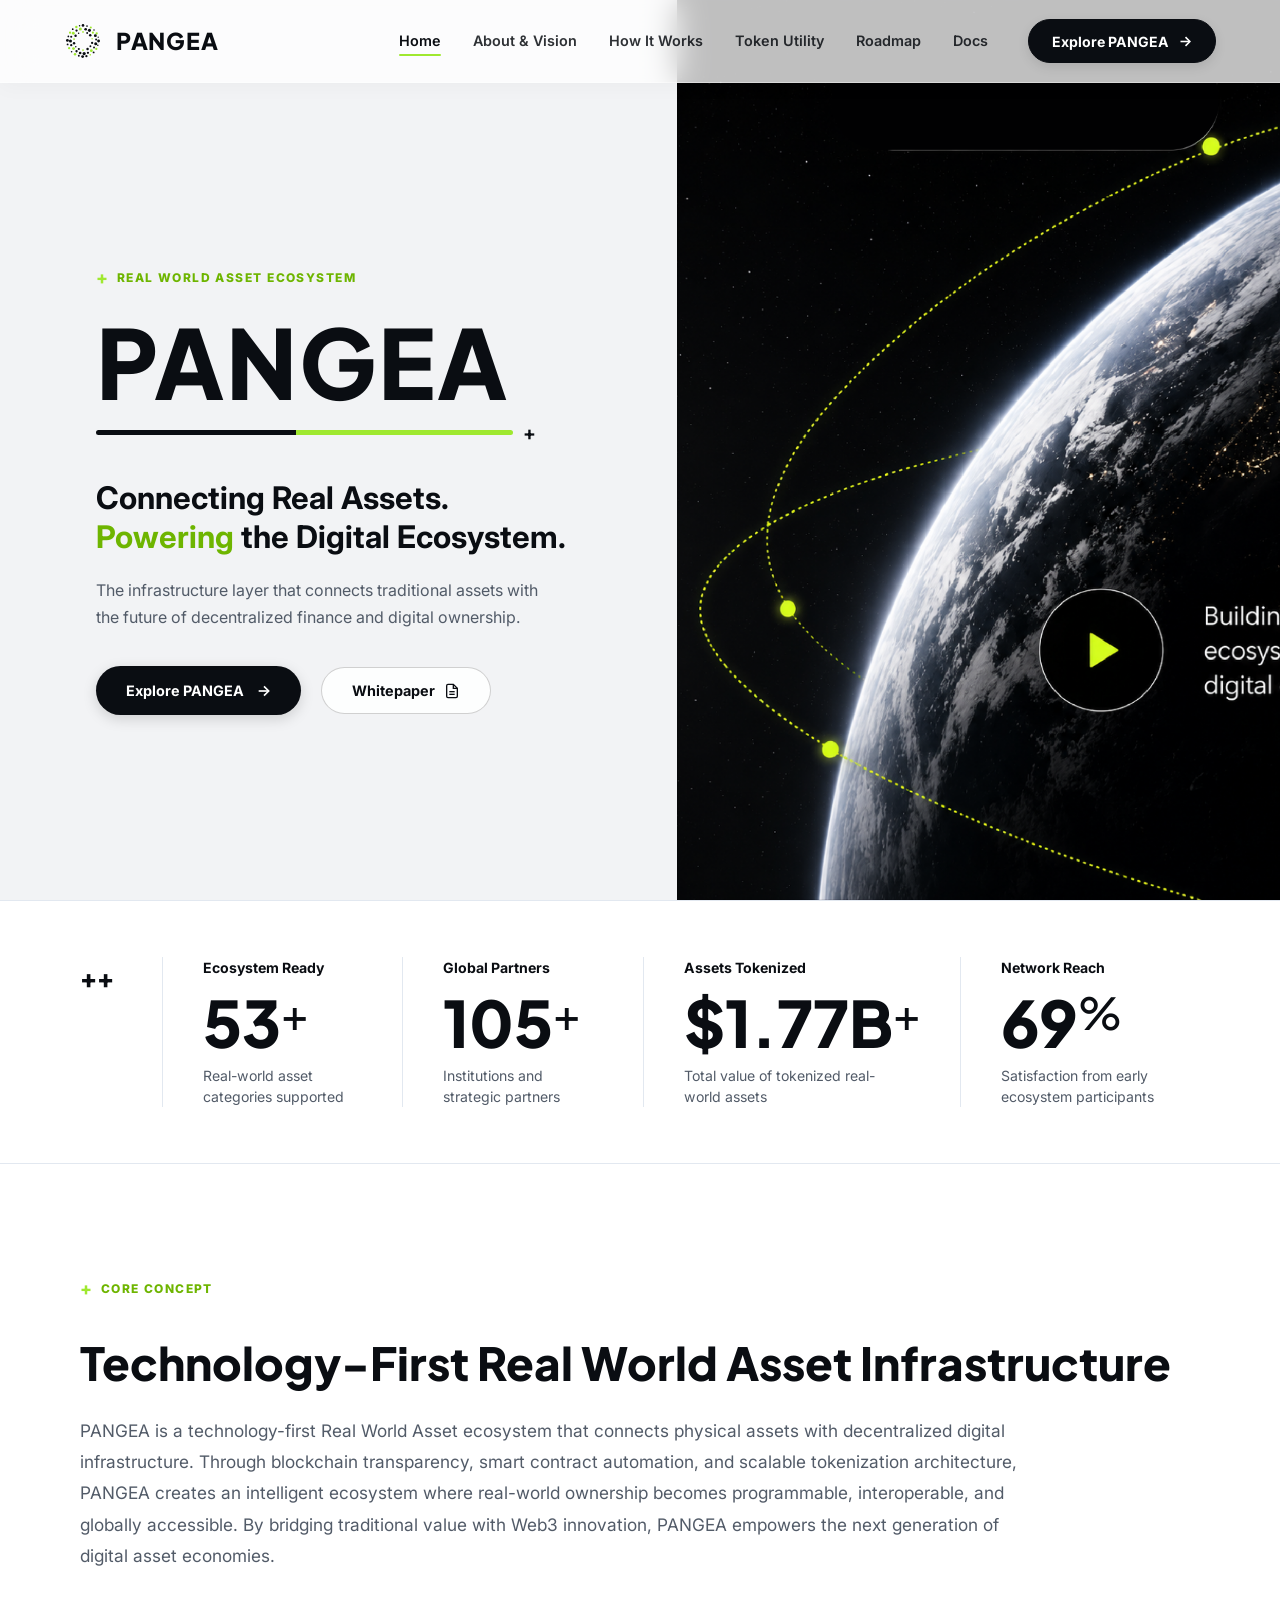
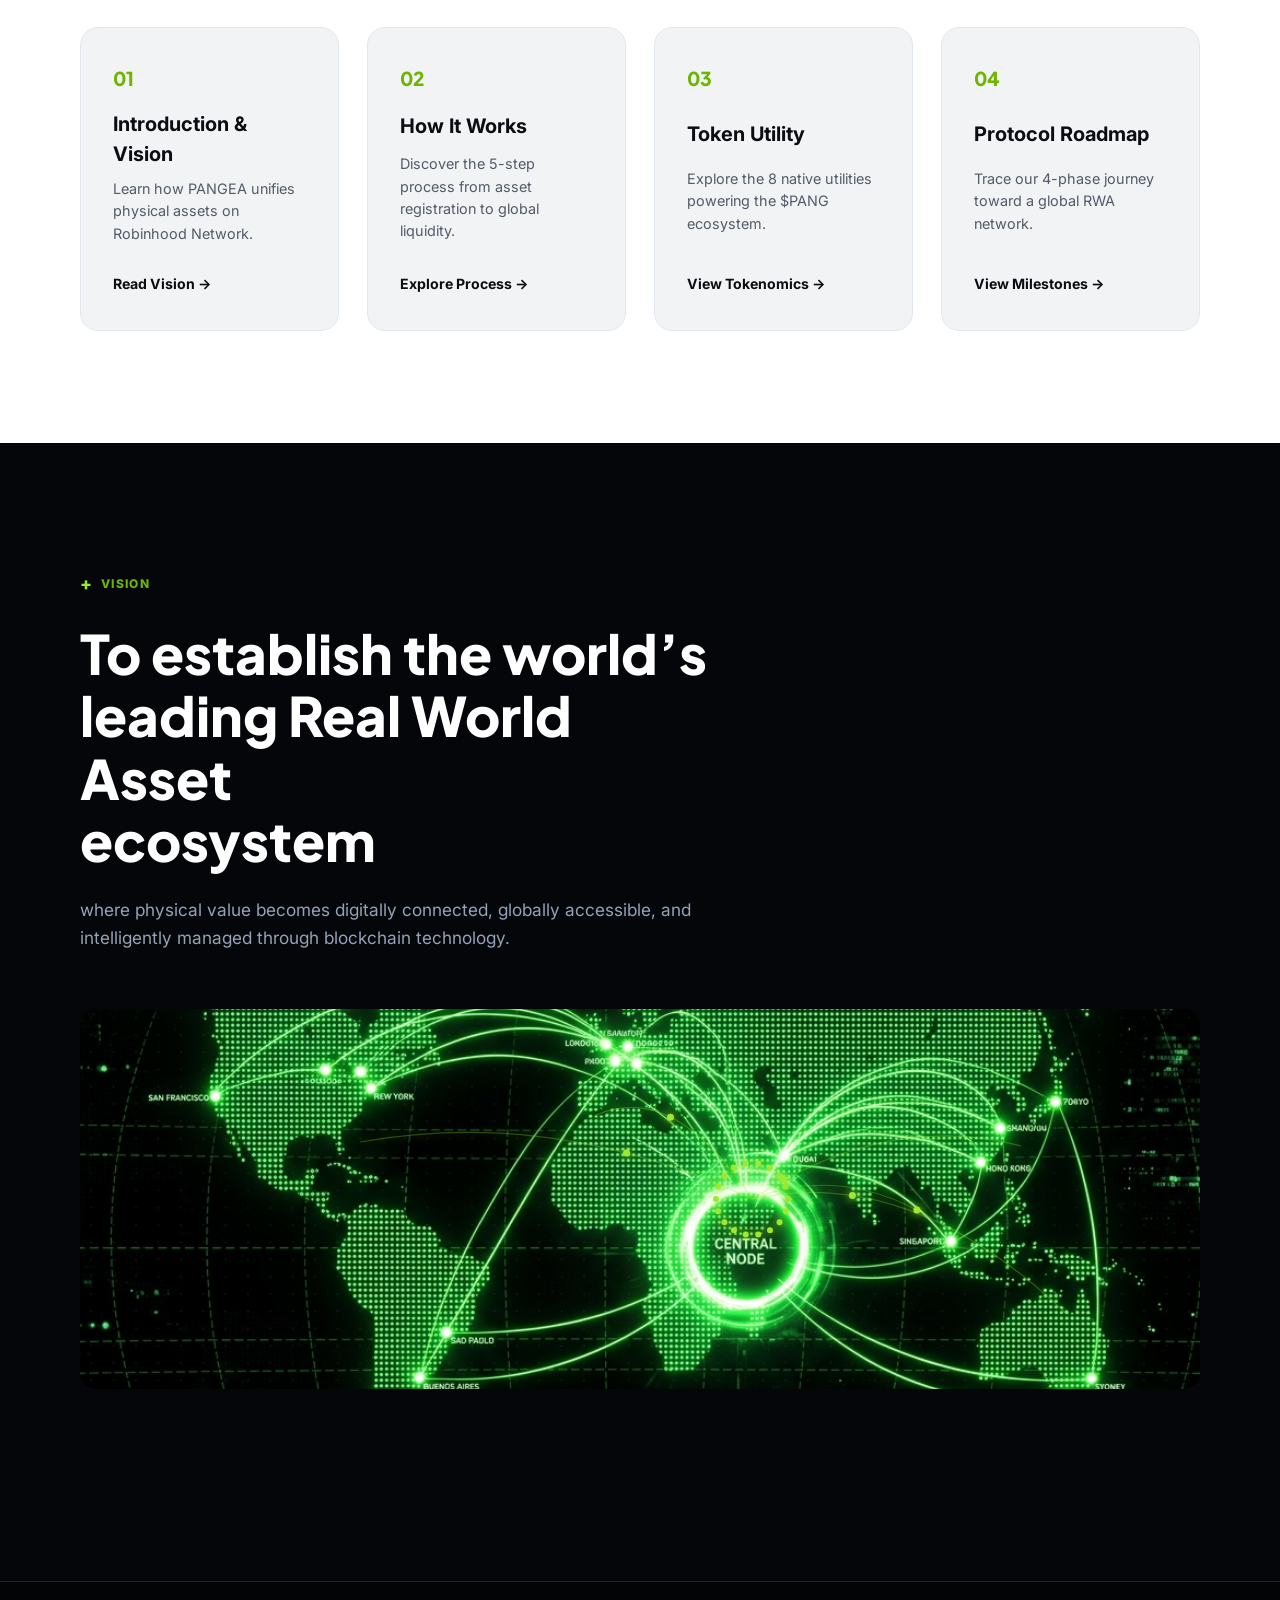
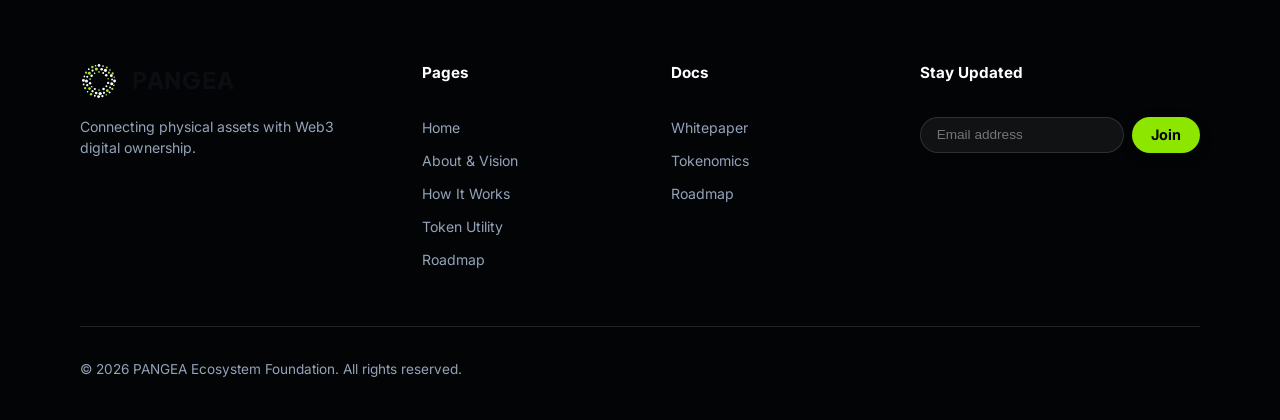
==== commit 322e3625: "Update index.html" ====
--- a/index.html
+++ b/index.html
@@ -4,6 +4,7 @@
 <head>
   <meta charset="UTF-8">
   <meta name="viewport" content="width=device-width, initial-scale=1.0">
+  <meta name="virtual-protocol-site-verification" content="3fbc2631afdb8aaff0e9fa55f03fe8a4" />
   <title>PANGEA | Real World Asset Ecosystem</title>
   <meta name="description"
     content="PANGEA - Connecting Real Assets. Powering the Digital Ecosystem. The infrastructure layer that connects traditional assets with decentralized finance.">
@@ -279,4 +280,4 @@
   <script src="app.js"></script>
 </body>
 
-</html>+</html>
